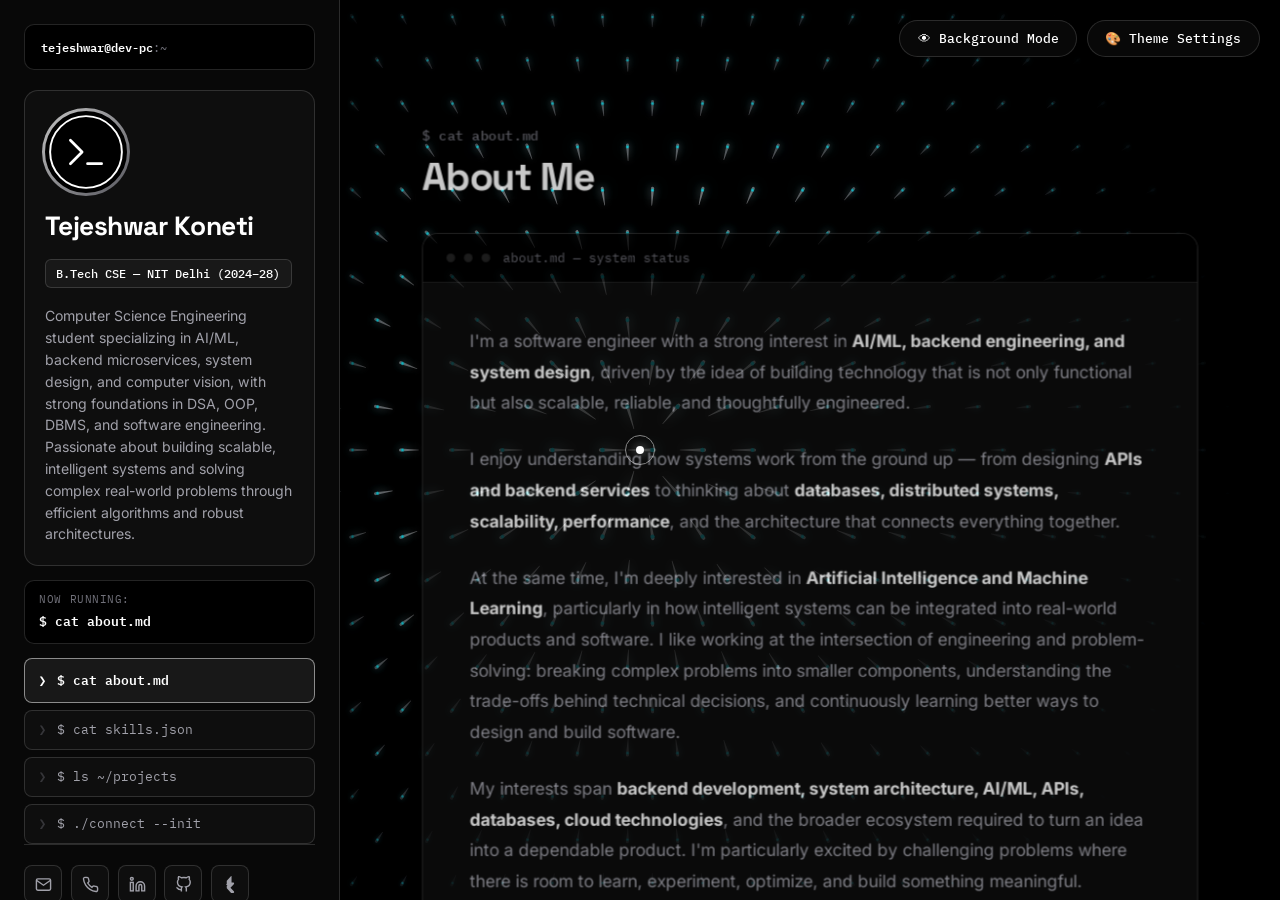
==== index.html @ 54477347 "Add files via upload" ====
<!DOCTYPE html>
<html lang="en">
<head>
  <meta charset="UTF-8">
  <meta name="viewport" content="width=device-width, initial-scale=1.0">
  <title>Tejeshwar Koneti — Computer Science Portfolio</title>
  <meta name="description" content="Personal portfolio of Tejeshwar Koneti, Computer Science Engineering student at NIT Delhi (2024–2028), specializing in AI/ML, Backend Engineering, System Design, and Computer Vision.">
  <link rel="stylesheet" href="styles.css">
</head>
<body data-theme="blackout">

  <!-- Background Vector Canvas Matrix -->
  <canvas id="clock-canvas"></canvas>

  <!-- Top Right Controls Bar -->
  <div class="quick-view-toggle">
    <button id="btn-toggle-portfolio" class="nav-btn" data-cursor-text="Toggle UI">
      <span id="portfolio-view-icon">👁</span>
      <span id="portfolio-view-text">Background Mode</span>
    </button>
    <div class="theme-dropdown-wrapper">
      <button id="btn-theme-settings" class="nav-btn" data-cursor-text="Theme Settings">
        <span>🎨</span>
        <span>Theme Settings</span>
      </button>
      <div id="theme-dropdown" class="theme-dropdown" aria-hidden="true"></div>
    </div>
  </div>

  <!-- Main Split-Screen Portfolio Overlay -->
  <div class="split-portfolio-container" id="portfolio-overlay">
    
    <!-- LEFT PANEL: 3D Reactive Sidebar Cards (340px Wide) -->
    <aside class="portfolio-left-panel">
      
      <!-- Block 1: Terminal Header Card -->
      <div class="terminal-panel-header tilt-block">
        <span class="window-path"><span class="path-host">tejeshwar@dev-pc</span>:~</span>
      </div>

      <!-- Block 2: Main Profile Card -->
      <div class="profile-card tilt-block">
        <div class="avatar-wrapper">
          <div class="avatar-ring"></div>
          <div class="avatar-content">
            <svg class="avatar-svg" viewBox="0 0 100 100" fill="none">
              <circle cx="50" cy="50" r="46" stroke="currentColor" stroke-width="2.5" class="avatar-path" />
              <path d="M30 65 L45 50 L30 35" stroke="currentColor" stroke-width="3.5" stroke-linecap="round" stroke-linejoin="round" class="avatar-path"/>
              <path d="M52 65 H70" stroke="currentColor" stroke-width="3.5" stroke-linecap="round" class="avatar-path"/>
            </svg>
          </div>
        </div>

        <h1 class="profile-name">Tejeshwar Koneti</h1>
        <div class="profile-role">
          <span class="role-badge">B.Tech CSE — NIT Delhi (2024–28)</span>
        </div>

        <p class="profile-bio">
          Computer Science Engineering student specializing in AI/ML, backend microservices, system design, and computer vision, with strong foundations in DSA, OOP, DBMS, and software engineering. Passionate about building scalable, intelligent systems and solving complex real-world problems through efficient algorithms and robust architectures.
        </p>
      </div>

      <!-- Block 3: Live Status Card -->
      <div class="status-indicator-box tilt-block">
        <span class="status-prefix">now running:</span>
        <span class="status-cmd" id="now-running-cmd">$ cat about.md</span>
      </div>

      <!-- Block 4: CLI Navigation Menu Cards -->
      <nav class="cli-nav-menu">
        <a href="#about" class="cli-nav-item tilt-block active" data-section="about">
          <span class="cli-arrow">❯</span>
          <span class="cli-cmd">$ cat about.md</span>
        </a>
        <a href="#skills" class="cli-nav-item tilt-block" data-section="skills">
          <span class="cli-arrow">❯</span>
          <span class="cli-cmd">$ cat skills.json</span>
        </a>
        <a href="#projects" class="cli-nav-item tilt-block" data-section="projects">
          <span class="cli-arrow">❯</span>
          <span class="cli-cmd">$ ls ~/projects</span>
        </a>
        <a href="#contact" class="cli-nav-item tilt-block" data-section="contact">
          <span class="cli-arrow">❯</span>
          <span class="cli-cmd">$ ./connect --init</span>
        </a>
      </nav>

      <!-- Pinned Contact Links -->
      <div class="pinned-socials">
        <a href="mailto:Tejeshwar3510@gmail.com" class="social-icon-btn tilt-block" title="Email" target="_blank" rel="noopener">
          <svg viewBox="0 0 24 24" fill="none" stroke="currentColor" stroke-width="2"><path d="M4 4h16c1.1 0 2 .9 2 2v12c0 1.1-.9 2-2 2H4c-1.1 0-2-.9-2-2V6c0-1.1.9-2 2-2z"/><path d="M22 6l-10 7L2 6"/></svg>
        </a>
        <a href="tel:+918179459883" class="social-icon-btn tilt-block" title="Phone" target="_blank" rel="noopener">
          <svg viewBox="0 0 24 24" fill="none" stroke="currentColor" stroke-width="2"><path d="M22 16.92v3a2 2 0 0 1-2.18 2 19.79 19.79 0 0 1-8.63-3.07 19.5 19.5 0 0 1-6-6 19.79 19.79 0 0 1-3.07-8.67A2 2 0 0 1 4.11 2h3a2 2 0 0 1 2 1.72 12.84 12.84 0 0 0 .7 2.81 2 2 0 0 1-.45 2.11L8.09 9.91a16 16 0 0 0 6 6l1.27-1.27a2 2 0 0 1 2.11-.45 12.84 12.84 0 0 0 2.81.7A2 2 0 0 1 22 16.92z"/></svg>
        </a>
        <a href="https://www.linkedin.com/in/tejeshwar-koneti16/" class="social-icon-btn tilt-block" title="LinkedIn" target="_blank" rel="noopener">
          <svg viewBox="0 0 24 24" fill="none" stroke="currentColor" stroke-width="2"><path d="M16 8a6 6 0 0 1 6 6v7h-4v-7a2 2 0 0 0-2-2 2 2 0 0 0-2 2v7h-4v-7a6 6 0 0 1 6-6z"/><rect x="2" y="9" width="4" height="12"/><circle cx="4" cy="4" r="2"/></svg>
        </a>
        <a href="https://github.com/Tejeshwar2006" class="social-icon-btn tilt-block" title="GitHub" target="_blank" rel="noopener">
          <svg viewBox="0 0 24 24" fill="none" stroke="currentColor" stroke-width="2"><path d="M9 19c-5 1.5-5-2.5-7-3m14 6v-3.87a3.37 3.37 0 0 0-.94-2.61c3.14-.35 6.44-1.54 6.44-7A5.44 5.44 0 0 0 20 4.77 5.07 5.07 0 0 0 19.91 1S18.73.65 16 2.48a13.38 13.38 0 0 0-7 0C6.27.65 5.09 1 5.09 1A5.07 5.07 0 0 0 5 4.77a5.44 5.44 0 0 0-1.5 3.78c0 5.42 3.3 6.61 6.44 7A3.37 3.37 0 0 0 9 18.13V22"/></svg>
        </a>
        <a href="https://leetcode.com/u/Tejeshwar_Koneti" class="social-icon-btn tilt-block" title="LeetCode" target="_blank" rel="noopener">
          <svg viewBox="0 0 24 24" fill="currentColor"><path d="M13.483 0a1.374 1.374 0 0 0-.961.438L7.116 6.226a1.374 1.374 0 0 0-.416.946V16.8a1.374 1.374 0 0 0 .416.947l5.406 5.788c.25.268.598.416.961.416h2.247c.759 0 1.374-.615 1.374-1.374 0-.363-.148-.711-.416-.961l-4.707-5.04 4.707-5.04c.268-.25.416-.598.416-.961 0-.759-.615-1.374-1.374-1.374h-2.247zm-4.32 8.358L5.787 12l3.376 3.642 1.488-1.593L8.96 12l1.691-2.049z"/></svg>
        </a>
      </div>
    </aside>

    <!-- RIGHT PANEL: Enlarged Scroll Feed -->
    <main class="portfolio-right-panel" id="scroll-main">
      
      <!-- SECTION 1: ABOUT ME -->
      <section class="content-section" id="about" data-command="$ cat about.md">
        <div class="section-eyebrow">$ cat about.md</div>
        <h2 class="section-title">About Me</h2>
        
        <div class="terminal-card about-card-large tilt-block">
          <div class="terminal-card-header">
            <span class="term-dot"></span><span class="term-dot"></span><span class="term-dot"></span>
            <span class="term-filename">about.md — system status</span>
          </div>
          <div class="terminal-card-body">
            <p class="term-text">
              I'm a software engineer with a strong interest in <strong>AI/ML, backend engineering, and system design</strong>, driven by the idea of building technology that is not only functional but also scalable, reliable, and thoughtfully engineered.
            </p>
            <p class="term-text">
              I enjoy understanding how systems work from the ground up — from designing <strong>APIs and backend services</strong> to thinking about <strong>databases, distributed systems, scalability, performance</strong>, and the architecture that connects everything together.
            </p>
            <p class="term-text">
              At the same time, I'm deeply interested in <strong>Artificial Intelligence and Machine Learning</strong>, particularly in how intelligent systems can be integrated into real-world products and software. I like working at the intersection of engineering and problem-solving: breaking complex problems into smaller components, understanding the trade-offs behind technical decisions, and continuously learning better ways to design and build software.
            </p>
            <p class="term-text">
              My interests span <strong>backend development, system architecture, AI/ML, APIs, databases, cloud technologies</strong>, and the broader ecosystem required to turn an idea into a dependable product. I'm particularly excited by challenging problems where there is room to learn, experiment, optimize, and build something meaningful.
            </p>

            <!-- Fastfetch Terminal Output Card -->
            <div class="neofetch-box tilt-block">
              <div class="neofetch-logo">
                <pre id="ascii-donut" aria-label="Spinning donut animation"></pre>
              </div>
              <div class="neofetch-info">
                <div class="neofetch-row"><span class="neofetch-key">USER</span><span class="neofetch-val">tejeshwar @ workstation</span></div>
                <div class="neofetch-row"><span class="neofetch-key">DEGREE</span><span class="neofetch-val">B.Tech CSE — NIT Delhi (2024–2028)</span></div>
                <div class="neofetch-row"><span class="neofetch-key">SPECIALIZATION</span><span class="neofetch-val">AI/ML, Backend Engineering, System Design, CV</span></div>
                <div class="neofetch-row"><span class="neofetch-key">STACK</span><span class="neofetch-val">Python, C++, OpenCV, SQL, Pandas, NumPy, PHP</span></div>
                <div class="neofetch-row"><span class="neofetch-key">SHELL</span><span class="neofetch-val">zsh 5.9 / bash</span></div>
              </div>
            </div>
          </div>
        </div>
      </section>

      <!-- SECTION 2: TECH STACK & SKILLS -->
      <section class="content-section" id="skills" data-command="$ cat skills.json">
        <div class="section-eyebrow">$ cat skills.json</div>
        <h2 class="section-title">Tech Stack & Skills</h2>

        <div class="skills-category-grid">
          <div class="skill-card tilt-block">
            <div class="skill-category-title"><span class="code-symbol">/</span> Languages</div>
            <div class="skill-chips">
              <span class="chip">Python</span>
              <span class="chip">C</span>
              <span class="chip">C++</span>
              <span class="chip">SQL</span>
            </div>
          </div>

          <div class="skill-card tilt-block">
            <div class="skill-category-title"><span class="code-symbol">/</span> AI/ML & Data Engineering</div>
            <div class="skill-chips">
              <span class="chip">Pandas</span>
              <span class="chip">NumPy</span>
              <span class="chip">Data Pipelines</span>
              <span class="chip">Feature Processing</span>
            </div>
          </div>

          <div class="skill-card tilt-block">
            <div class="skill-category-title"><span class="code-symbol">/</span> Computer Vision & Real-Time AI</div>
            <div class="skill-chips">
              <span class="chip">OpenCV</span>
              <span class="chip">MediaPipe</span>
              <span class="chip">Gesture Recognition</span>
              <span class="chip">Real-Time Image Processing</span>
            </div>
          </div>

          <div class="skill-card tilt-block">
            <div class="skill-category-title"><span class="code-symbol">/</span> Backend & Databases</div>
            <div class="skill-chips">
              <span class="chip">MySQL</span>
              <span class="chip">SQL Optimization</span>
              <span class="chip">PHP</span>
              <span class="chip">HTML5 / CSS3</span>
            </div>
          </div>

          <div class="skill-card tilt-block">
            <div class="skill-category-title"><span class="code-symbol">/</span> System Design & Tools</div>
            <div class="skill-chips">
              <span class="chip">Git / GitHub</span>
              <span class="chip">Streamlit</span>
              <span class="chip">XAMPP</span>
              <span class="chip">MySQL Workbench</span>
              <span class="chip">VS Code</span>
              <span class="chip">Bash Terminal</span>
            </div>
          </div>

          <div class="skill-card tilt-block">
            <div class="skill-category-title"><span class="code-symbol">/</span> Core CS Fundamentals</div>
            <div class="skill-chips">
              <span class="chip">DSA</span>
              <span class="chip">OOPs</span>
              <span class="chip">Operating Systems</span>
              <span class="chip">Algorithm Design</span>
            </div>
          </div>
        </div>
      </section>

      <!-- SECTION 3: PROJECTS -->
      <section class="content-section" id="projects" data-command="$ ls ~/projects">
        <div class="section-eyebrow">$ ls ~/projects</div>
        <h2 class="section-title">Projects</h2>

        <div class="projects-stack">
          <!-- Project 1: Portfolio -->
          <article class="project-card tilt-block">
            <div class="project-header">
              <h3 class="project-name">Portfolio</h3>
              <a href="https://github.com/Tejeshwar2006/portfolio" target="_blank" rel="noopener" class="project-link">
                <span>GitHub Repo</span>
                <svg viewBox="0 0 24 24" fill="none" stroke="currentColor" stroke-width="2"><path d="M18 13v6a2 2 0 0 1-2 2H5a2 2 0 0 1-2-2V8a2 2 0 0 1 2-2h6"/><polyline points="15 3 21 3 21 9"/><line x1="10" y1="14" x2="21" y2="3"/></svg>
              </a>
            </div>
            <p class="project-desc">Personal developer portfolio website showcasing engineering projects, technical skill stack, systems experience, and direct contact channels.</p>
            <div class="project-tags">
              <span class="tag">JavaScript</span>
              <span class="tag">HTML5</span>
              <span class="tag">CSS3</span>
              <span class="tag">Web Engineering</span>
            </div>
          </article>

          <!-- Project 2 -->
          <article class="project-card tilt-block">
            <div class="project-header">
              <h3 class="project-name">Infinix GT Book Control Centre</h3>
              <a href="https://github.com/Tejeshwar2006/infinix-gtbook-control-centre-linux-version" target="_blank" rel="noopener" class="project-link">
                <span>GitHub Repo</span>
                <svg viewBox="0 0 24 24" fill="none" stroke="currentColor" stroke-width="2"><path d="M18 13v6a2 2 0 0 1-2 2H5a2 2 0 0 1-2-2V8a2 2 0 0 1 2-2h6"/><polyline points="15 3 21 3 21 9"/><line x1="10" y1="14" x2="21" y2="3"/></svg>
              </a>
            </div>
            <p class="project-desc">Reverse-engineered laptop hardware control center utility. Built with Python and Textual TUI to control hardware performance modes and fan profiles.</p>
            <div class="project-tags">
              <span class="tag">Python</span>
              <span class="tag">Textual TUI</span>
              <span class="tag">Systems Architecture</span>
              <span class="tag">Hardware Control</span>
            </div>
          </article>

          <!-- Project 3 -->
          <article class="project-card tilt-block">
            <div class="project-header">
              <h3 class="project-name">H.A.N.D – Human Actuated Nimble Motion Device</h3>
              <a href="https://github.com/Tejeshwar2006/H.A.N.D-HUMAN-ACTUATED-NIMBLE-MOTION-DEVICE" target="_blank" rel="noopener" class="project-link">
                <span>GitHub Repo</span>
                <svg viewBox="0 0 24 24" fill="none" stroke="currentColor" stroke-width="2"><path d="M18 13v6a2 2 0 0 1-2 2H5a2 2 0 0 1-2-2V8a2 2 0 0 1 2-2h6"/><polyline points="15 3 21 3 21 9"/><line x1="10" y1="14" x2="21" y2="3"/></svg>
              </a>
            </div>
            <p class="project-desc">Real-time gesture-controlled robotic hand achieving ~95% finger detection accuracy with &lt;120ms latency using MediaPipe and OpenCV. Integrates Arduino Uno, HC-05 Bluetooth module, and servo actuation.</p>
            <div class="project-tags">
              <span class="tag">Python</span>
              <span class="tag">OpenCV</span>
              <span class="tag">MediaPipe</span>
              <span class="tag">Arduino</span>
              <span class="tag">Bluetooth HC-05</span>
            </div>
          </article>

          <!-- Project 4 -->
          <article class="project-card tilt-block">
            <div class="project-header">
              <h3 class="project-name">Episteme – Extractive Data Summarization Engine</h3>
              <a href="https://github.com/Tejeshwar2006/EPISTEME-NLP-BASED-TEXT-SUMMARIZATION-SYSTEM" target="_blank" rel="noopener" class="project-link">
                <span>GitHub Repo</span>
                <svg viewBox="0 0 24 24" fill="none" stroke="currentColor" stroke-width="2"><path d="M18 13v6a2 2 0 0 1-2 2H5a2 2 0 0 1-2-2V8a2 2 0 0 1 2-2h6"/><polyline points="15 3 21 3 21 9"/><line x1="10" y1="14" x2="21" y2="3"/></svg>
              </a>
            </div>
            <p class="project-desc">Extractive text processing system utilizing graph-based ranking algorithms (TextRank/PageRank) for key sentence identification with sentence highlighting in a Streamlit web interface.</p>
            <div class="project-tags">
              <span class="tag">Python</span>
              <span class="tag">NLTK</span>
              <span class="tag">TextRank</span>
              <span class="tag">PageRank</span>
              <span class="tag">Streamlit</span>
            </div>
          </article>

          <!-- Project 5 -->
          <article class="project-card tilt-block">
            <div class="project-header">
              <h3 class="project-name">GLOBETREK – Web Travel Platform</h3>
              <a href="https://github.com/Tejeshwar2006/GLOBETREK-WEB-BASED-TRAVEL-PLATFORM" target="_blank" rel="noopener" class="project-link">
                <span>GitHub Repo</span>
                <svg viewBox="0 0 24 24" fill="none" stroke="currentColor" stroke-width="2"><path d="M18 13v6a2 2 0 0 1-2 2H5a2 2 0 0 1-2-2V8a2 2 0 0 1 2-2h6"/><polyline points="15 3 21 3 21 9"/><line x1="10" y1="14" x2="21" y2="3"/></svg>
              </a>
            </div>
            <p class="project-desc">Full-stack web application for user registration, authentication, and travel data management featuring relational database schema optimization and XAMPP backend connectivity.</p>
            <div class="project-tags">
              <span class="tag">PHP</span>
              <span class="tag">MySQL</span>
              <span class="tag">SQL Optimization</span>
              <span class="tag">XAMPP</span>
            </div>
          </article>

          <!-- Project 6 -->
          <article class="project-card tilt-block">
            <div class="project-header">
              <h3 class="project-name">Trading_bot</h3>
              <a href="https://github.com/Tejeshwar2006/Trading_bot" target="_blank" rel="noopener" class="project-link">
                <span>GitHub Repo</span>
                <svg viewBox="0 0 24 24" fill="none" stroke="currentColor" stroke-width="2"><path d="M18 13v6a2 2 0 0 1-2 2H5a2 2 0 0 1-2-2V8a2 2 0 0 1 2-2h6"/><polyline points="15 3 21 3 21 9"/><line x1="10" y1="14" x2="21" y2="3"/></svg>
              </a>
            </div>
            <p class="project-desc">Automated CLI trading bot developed for Binance Futures Testnet with API connectivity, trade execution algorithms, risk controls, and automated strategy logging.</p>
            <div class="project-tags">
              <span class="tag">Python</span>
              <span class="tag">Binance API</span>
              <span class="tag">Futures Trading</span>
              <span class="tag">CLI Engine</span>
            </div>
          </article>
        </div>
      </section>

      <!-- SECTION 4: CONNECT -->
      <section class="content-section" id="contact" data-command="$ ./connect --init">
        <div class="section-eyebrow">$ ./connect --init</div>
        <h2 class="section-title">Connect</h2>

        <div class="terminal-card tilt-block">
          <div class="terminal-card-header">
            <span class="term-dot"></span><span class="term-dot"></span><span class="term-dot"></span>
            <span class="term-filename">connect.sh — active session</span>
          </div>
          <div class="terminal-card-body">
            <div class="contact-rows-grid">
              <div class="contact-kv-row tilt-block">
                <span class="kv-key">EMAIL:</span>
                <a href="mailto:Tejeshwar3510@gmail.com" class="kv-val">Tejeshwar3510@gmail.com</a>
              </div>
              <div class="contact-kv-row tilt-block">
                <span class="kv-key">PHONE:</span>
                <a href="tel:+918179459883" class="kv-val">+91 81794 59883</a>
              </div>
              <div class="contact-kv-row tilt-block">
                <span class="kv-key">LINKEDIN:</span>
                <a href="https://www.linkedin.com/in/tejeshwar-koneti16/" target="_blank" rel="noopener" class="kv-val">linkedin.com/in/tejeshwar-koneti16</a>
              </div>
              <div class="contact-kv-row tilt-block">
                <span class="kv-key">GITHUB:</span>
                <a href="https://github.com/Tejeshwar2006" target="_blank" rel="noopener" class="kv-val">github.com/Tejeshwar2006</a>
              </div>
              <div class="contact-kv-row tilt-block">
                <span class="kv-key">LEETCODE:</span>
                <a href="https://leetcode.com/u/Tejeshwar_Koneti" target="_blank" rel="noopener" class="kv-val">leetcode.com/u/Tejeshwar_Koneti</a>
              </div>
              <div class="contact-kv-row tilt-block">
                <span class="kv-key">LOCATION:</span>
                <span class="kv-val">Delhi, India</span>
              </div>
            </div>
          </div>
        </div>

        <footer class="portfolio-footer">
          <span>© 2026 Tejeshwar Koneti • Built with Vector Matrix Engine & Terminal Architecture</span>
        </footer>
      </section>
    </main>
  </div>

  <!-- Theme Settings Dropdown Panel -->
  <div id="hud-controller" aria-label="Theme Settings Panel">
    <div class="hud-body" id="theme-dropdown-body">
      <!-- Theme Selection -->
      <div class="ctrl-group">
        <label class="ctrl-label">Theme Preset</label>
        <div class="segmented-btns" id="theme-selector">
          <button class="seg-btn active" data-theme="blackout">Blackout</button>
          <button class="seg-btn" data-theme="classic">Classic</button>
          <button class="seg-btn" data-theme="stealth">Stealth</button>
          <button class="seg-btn" data-theme="cyberpunk">Cyber</button>
          <button class="seg-btn" data-theme="gold">Gold</button>
          <button class="seg-btn" data-theme="glass">Glass</button>
        </div>
      </div>

      <!-- Hand Style -->
      <div class="ctrl-group">
        <label class="ctrl-label">Hand Style</label>
        <div class="segmented-btns" id="hand-style-selector">
          <button class="seg-btn active" data-style="needle">Needle</button>
          <button class="seg-btn" data-style="dual">Dual</button>
          <button class="seg-btn" data-style="tapered">Arrow</button>
          <button class="seg-btn" data-style="laser">Laser</button>
        </div>
      </div>

      <!-- Lattice Structure / Layout -->
      <div class="ctrl-group">
        <label class="ctrl-label">Lattice Structure</label>
        <div class="segmented-btns" id="layout-selector">
          <button class="seg-btn active" data-layout="honeycomb">Honeycomb ⬡</button>
          <button class="seg-btn" data-layout="square">Square ⊞</button>
        </div>
      </div>

      <!-- Clock Size Slider -->
      <div class="ctrl-group">
        <div class="ctrl-label">
          <span>Clock Size</span>
          <span class="ctrl-val" id="val-radius">20px</span>
        </div>
        <input type="range" id="slider-radius" min="14" max="48" value="20" step="2">
      </div>

      <!-- Clock Gap Slider -->
      <div class="ctrl-group">
        <div class="ctrl-label">
          <span>Grid Gap</span>
          <span class="ctrl-val" id="val-gap">10px</span>
        </div>
        <input type="range" id="slider-gap" min="1" max="16" value="10" step="1">
      </div>

      <!-- Tracking Fluidity Slider -->
      <div class="ctrl-group">
        <div class="ctrl-label">
          <span>Tracking Fluidity</span>
          <span class="ctrl-val" id="val-smoothing">80%</span>
        </div>
        <input type="range" id="slider-smoothing" min="0.05" max="1" value="0.8" step="0.05">
      </div>

      <!-- Hand Thickness Slider -->
      <div class="ctrl-group">
        <div class="ctrl-label">
          <span>Hand Thickness</span>
          <span class="ctrl-val" id="val-thickness">1.2px</span>
        </div>
        <input type="range" id="slider-thickness" min="0.8" max="5" value="1.2" step="0.2">
      </div>

      <!-- Distance Scaling Radius Slider -->
      <div class="ctrl-group">
        <div class="ctrl-label">
          <span>Distance Scaling Radius</span>
          <span class="ctrl-val" id="val-falloff">600px</span>
        </div>
        <input type="range" id="slider-falloff" min="150" max="900" value="600" step="25">
      </div>

      <!-- Distance Length Scaling Toggle -->
      <div class="ctrl-group">
        <div class="toggle-row">
          <span>Dynamic Distance Scaling</span>
          <label class="switch">
            <input type="checkbox" id="toggle-distance-scaling" checked>
            <span class="slider-toggle"></span>
          </label>
        </div>
      </div>
    </div>
  </div>

  <!-- Scripts -->
  <script type="module" src="main.js"></script>
</body>
</html>
---- styles.css ----
/* ==========================================================================
   Tejeshwar Koneti — Expansive Full-Width Developer Portfolio
   ========================================================================== */

@import url('https://fonts.googleapis.com/css2?family=IBM+Plex+Mono:ital,wght@0,300;0,400;0,500;0,600;0,700;1,400&family=Inter:wght@300;400;500;600;700&family=Space+Grotesk:wght@400;500;600;700&display=swap');

/* Default Blackout Monochrome Theme */
:root, [data-theme="blackout"] {
  --font-heading: 'Space Grotesk', -apple-system, BlinkMacSystemFont, sans-serif;
  --font-body: 'Inter', -apple-system, BlinkMacSystemFont, sans-serif;
  --font-mono: 'IBM Plex Mono', monospace;

  --bg-dark: #000000;
  --panel-bg: #080808;
  --card-bg: #0e0e0e;
  --card-hover-bg: #181818;
  --panel-border: rgba(255, 255, 255, 0.14);
  --panel-border-hover: rgba(255, 255, 255, 0.5);
  --text-main: #ffffff;
  --text-muted: #a1a1aa;
  --text-dim: #71717a;

  --bg-color: #000000;
  --hud-bg: #0a0a0a;
  --hud-border: rgba(255, 255, 255, 0.14);
  --hud-text: #ffffff;
  --pill-bg: #1c1c1c;
  --pill-active: #ffffff;
  --pill-active-text: #000000;
}

/* Classic Light Theme */
[data-theme="classic"] {
  --bg-dark: #f8fafc;
  --panel-bg: #ffffff;
  --card-bg: #f1f5f9;
  --card-hover-bg: #e2e8f0;
  --panel-border: rgba(0, 0, 0, 0.15);
  --panel-border-hover: rgba(0, 0, 0, 0.5);
  --text-main: #0f172a;
  --text-muted: #334155;
  --text-dim: #64748b;

  --bg-color: #ffffff;
  --hud-bg: #ffffff;
  --hud-border: rgba(0, 0, 0, 0.15);
  --hud-text: #0f172a;
  --pill-bg: #e2e8f0;
  --pill-active: #0f172a;
  --pill-active-text: #ffffff;
}

/* Cyberpunk Neon Theme */
[data-theme="cyberpunk"] {
  --bg-dark: #05050d;
  --panel-bg: #0a0a18;
  --card-bg: #101026;
  --card-hover-bg: #18183c;
  --panel-border: rgba(0, 240, 255, 0.3);
  --panel-border-hover: #ff0055;
  --text-main: #00f0ff;
  --text-muted: #cbd5e1;
  --text-dim: #ff0055;

  --bg-color: #05050d;
  --hud-bg: #0a0a18;
  --hud-border: rgba(0, 240, 255, 0.3);
  --hud-text: #00f0ff;
  --pill-bg: #18183c;
  --pill-active: #00f0ff;
  --pill-active-text: #05050d;
}

/* Gold Luxury Dark Theme */
[data-theme="gold"] {
  --bg-dark: #090805;
  --panel-bg: #12100a;
  --card-bg: #1a170e;
  --card-hover-bg: #282214;
  --panel-border: rgba(234, 179, 8, 0.3);
  --panel-border-hover: #fbbf24;
  --text-main: #fbbf24;
  --text-muted: #fef08a;
  --text-dim: #ca8a04;

  --bg-color: #090805;
  --hud-bg: #12100a;
  --hud-border: rgba(234, 179, 8, 0.3);
  --hud-text: #fbbf24;
  --pill-bg: #282214;
  --pill-active: #fbbf24;
  --pill-active-text: #090805;
}

/* Stealth Charcoal Theme */
[data-theme="stealth"] {
  --bg-dark: #0f1115;
  --panel-bg: #161920;
  --card-bg: #1f232d;
  --card-hover-bg: #292e3b;
  --panel-border: rgba(255, 255, 255, 0.14);
  --panel-border-hover: rgba(255, 255, 255, 0.5);
  --text-main: #f1f5f9;
  --text-muted: #94a3b8;
  --text-dim: #64748b;

  --bg-color: #0f1115;
  --hud-bg: #161920;
  --hud-border: rgba(255, 255, 255, 0.14);
  --hud-text: #f1f5f9;
  --pill-bg: #292e3b;
  --pill-active: #f1f5f9;
  --pill-active-text: #0f1115;
}

/* Ice Glass Blue Theme */
[data-theme="glass"] {
  --bg-dark: #040d1a;
  --panel-bg: #08172c;
  --card-bg: #0d223f;
  --card-hover-bg: #143056;
  --panel-border: rgba(56, 189, 248, 0.3);
  --panel-border-hover: #38bdf8;
  --text-main: #e0f2fe;
  --text-muted: #93c5fd;
  --text-dim: #38bdf8;

  --bg-color: #040d1a;
  --hud-bg: #08172c;
  --hud-border: rgba(56, 189, 248, 0.3);
  --hud-text: #e0f2fe;
  --pill-bg: #143056;
  --pill-active: #38bdf8;
  --pill-active-text: #040d1a;
}

/* Reset & Base */
*, *::before, *::after {
  box-sizing: border-box;
  margin: 0;
  padding: 0;
}

html {
  font-size: 16px;
  background-color: var(--bg-dark);
  color: var(--text-main);
  font-family: var(--font-body);
  -webkit-font-smoothing: antialiased;
  -moz-osx-font-smoothing: grayscale;
  text-rendering: optimizeLegibility;
  transition: background-color 0.3s ease, color 0.3s ease;
}

body {
  width: 100vw;
  height: 100vh;
  overflow: hidden;
  background-color: var(--bg-dark);
  color: var(--text-main);
  cursor: default;
  transition: background-color 0.3s ease;
}

/* Canvas Background */
#clock-canvas {
  position: fixed;
  top: 0;
  left: 0;
  width: 100vw;
  height: 100vh;
  z-index: 1;
  pointer-events: auto;
  user-select: none;
}

/* Top Right Action Button */
.quick-view-toggle {
  position: fixed;
  top: 1.25rem;
  right: 1.25rem;
  z-index: 200;
  display: flex;
  align-items: center;
  gap: 0.6rem;
}

.theme-dropdown-wrapper {
  position: relative;
}

.theme-dropdown {
  display: none;
  position: absolute;
  top: calc(100% + 0.6rem);
  right: 0;
  width: 320px;
  background: var(--hud-bg);
  border: 1px solid var(--hud-border);
  border-radius: 14px;
  padding: 1.2rem 1.4rem;
  z-index: 300;
  box-shadow: 0 12px 40px rgba(0, 0, 0, 0.5);
  backdrop-filter: blur(12px);
  -webkit-backdrop-filter: blur(12px);
  animation: dropdownIn 0.2s ease;
}

.theme-dropdown.open {
  display: block;
}

@keyframes dropdownIn {
  from { opacity: 0; transform: translateY(-8px); }
  to   { opacity: 1; transform: translateY(0); }
}

/* Hide the old HUD controller container entirely */
#hud-controller {
  display: none;
}

.nav-btn {
  display: inline-flex;
  align-items: center;
  gap: 0.5rem;
  padding: 0.55rem 1.1rem;
  border-radius: 9999px;
  background: var(--panel-bg);
  border: 1px solid var(--panel-border);
  color: var(--text-main);
  font-family: var(--font-mono);
  font-size: 0.8rem;
  font-weight: 500;
  cursor: pointer;
  transition: all 0.25s ease;
}

.nav-btn:hover {
  border-color: var(--text-main);
  box-shadow: 0 0 20px rgba(255, 255, 255, 0.2);
}

/* Split Screen Layout Container */
.split-portfolio-container {
  position: fixed;
  top: 0;
  left: 0;
  width: 100vw;
  height: 100vh;
  z-index: 10;
  display: flex;
  background: transparent;
  pointer-events: none;
  transition: opacity 0.4s ease, visibility 0.4s ease;
}

.split-portfolio-container.hidden {
  opacity: 0;
  visibility: hidden;
  pointer-events: none;
}

/* ==========================================================================
   LEFT PANEL (Solid Opaque 340px Sidebar with 3D Reactive Cards)
   ========================================================================== */
.portfolio-left-panel {
  width: 340px;
  min-width: 340px;
  height: 100vh;
  background: var(--panel-bg);
  border-right: 1px solid var(--panel-border);
  display: flex;
  flex-direction: column;
  padding: 1.5rem;
  pointer-events: auto;
  overflow-y: auto;
  box-shadow: 15px 0 40px rgba(0, 0, 0, 0.8);
  perspective: 1000px;
  transition: background-color 0.3s ease, border-color 0.3s ease;
}

/* Generic 3D Tilt Card Block */
.tilt-block {
  transform-style: preserve-3d;
  transition: transform 0.15s ease-out, border-color 0.25s ease, box-shadow 0.25s ease, background 0.25s ease;
  will-change: transform;
}

.tilt-block:hover {
  border-color: var(--panel-border-hover) !important;
  box-shadow: 0 16px 35px rgba(0, 0, 0, 0.6);
}

/* Terminal Header Bar Block */
.terminal-panel-header {
  display: flex;
  align-items: center;
  justify-content: space-between;
  padding: 0.75rem 1rem;
  background: var(--bg-dark);
  border: 1px solid var(--panel-border);
  border-radius: 10px;
  margin-bottom: 1.25rem;
}

.window-path {
  font-family: var(--font-mono);
  font-size: 0.78rem;
  color: var(--text-dim);
}

.path-host {
  color: var(--text-main);
  font-weight: 600;
}

/* Profile Card Box */
.profile-card {
  display: flex;
  flex-direction: column;
  gap: 1.1rem;
  background: var(--card-bg);
  border: 1px solid var(--panel-border);
  border-radius: 14px;
  padding: 1.25rem;
}

.avatar-wrapper {
  position: relative;
  width: 82px;
  height: 82px;
}

.avatar-ring {
  position: absolute;
  top: -3px;
  left: -3px;
  width: 88px;
  height: 88px;
  border-radius: 50%;
  background: linear-gradient(135deg, var(--text-main), var(--text-dim));
  opacity: 0.75;
}

.avatar-content {
  position: relative;
  width: 82px;
  height: 82px;
  border-radius: 50%;
  background: var(--bg-dark);
  overflow: hidden;
  display: flex;
  align-items: center;
  justify-content: center;
  border: 2px solid var(--bg-dark);
  z-index: 2;
}

.avatar-svg {
  width: 100%;
  height: 100%;
}

.avatar-path {
  stroke: var(--text-main);
}

.profile-name {
  font-family: var(--font-heading);
  font-size: 1.65rem;
  font-weight: 700;
  color: var(--text-main);
  line-height: 1.15;
  letter-spacing: -0.02em;
}

.role-badge {
  display: inline-flex;
  align-items: center;
  font-family: var(--font-mono);
  font-size: 0.78rem;
  font-weight: 500;
  color: var(--text-main);
  background: var(--card-hover-bg);
  border: 1px solid var(--panel-border);
  padding: 0.35rem 0.65rem;
  border-radius: 6px;
}

.profile-bio {
  font-size: 0.88rem;
  color: var(--text-muted);
  line-height: 1.55;
}

/* Status Bar Box Block */
.status-indicator-box {
  background: var(--bg-dark);
  border: 1px solid var(--panel-border);
  border-radius: 10px;
  padding: 0.7rem 0.9rem;
  font-family: var(--font-mono);
  font-size: 0.8rem;
  display: flex;
  flex-direction: column;
  gap: 0.25rem;
  margin-top: 0.85rem;
}

.status-prefix {
  color: var(--text-dim);
  font-size: 0.68rem;
  text-transform: uppercase;
  letter-spacing: 0.05em;
}

.status-cmd {
  color: var(--text-main);
  font-weight: 600;
}

/* CLI Menu Links Block */
.cli-nav-menu {
  display: flex;
  flex-direction: column;
  gap: 0.45rem;
  margin-top: 0.85rem;
}

.cli-nav-item {
  display: flex;
  align-items: center;
  gap: 0.65rem;
  padding: 0.65rem 0.85rem;
  border-radius: 8px;
  background: var(--card-bg);
  color: var(--text-muted);
  text-decoration: none;
  font-family: var(--font-mono);
  font-size: 0.82rem;
  border: 1px solid var(--panel-border);
}

.cli-arrow {
  color: var(--text-dim);
  opacity: 0.4;
  transition: transform 0.2s ease, opacity 0.2s ease;
}

.cli-nav-item:hover {
  background: var(--card-hover-bg);
  color: var(--text-main);
}

.cli-nav-item:hover .cli-arrow {
  opacity: 1;
  transform: translateX(3px);
}

.cli-nav-item.active {
  background: var(--card-hover-bg);
  border-color: var(--panel-border-hover);
  color: var(--text-main);
  font-weight: 600;
}

.cli-nav-item.active .cli-arrow {
  color: var(--text-main);
  opacity: 1;
}

/* Pinned Social Links */
.pinned-socials {
  margin-top: auto;
  padding-top: 1.25rem;
  border-top: 1px solid var(--panel-border);
  display: flex;
  gap: 0.55rem;
  flex-wrap: wrap;
}

.social-icon-btn {
  display: inline-flex;
  align-items: center;
  justify-content: center;
  width: 38px;
  height: 38px;
  border-radius: 8px;
  background: var(--card-bg);
  border: 1px solid var(--panel-border);
  color: var(--text-muted);
  transition: all 0.2s ease;
}

.social-icon-btn svg {
  width: 17px;
  height: 17px;
}

.social-icon-btn:hover {
  background: var(--text-main);
  border-color: var(--text-main);
  color: var(--bg-dark);
  transform: translateY(-2px);
}

/* ==========================================================================
   RIGHT PANEL (Expansive Full-Width 1280px Feed — No Empty Space)
   ========================================================================== */
.portfolio-right-panel {
  flex: 1;
  height: 100vh;
  overflow-y: auto;
  scroll-behavior: smooth;
  pointer-events: auto;
  padding: 3.5rem 3rem;
  perspective: 1200px;
}

/* Scroll-Linked Reveal Content Section (Expanded Width) */
.content-section {
  min-height: 85vh;
  display: flex;
  flex-direction: column;
  justify-content: center;
  padding: 3rem 1.5rem;
  max-width: 1280px; /* Expansive Full-Width Size */
  width: 100%;
  margin: 0 auto 4rem auto;
  
  /* Scroll-Linked Reveal Base */
  opacity: 0.15;
  transform: translate3d(0, 28px, 0) scale(0.92);
  transform-origin: center center;
  will-change: opacity, transform;
  transition: opacity 0.12s linear, transform 0.12s linear;

  /* Razor-sharp font rendering */
  -webkit-font-smoothing: antialiased;
  -moz-osx-font-smoothing: grayscale;
  text-rendering: optimizeLegibility;
}

.section-eyebrow {
  font-family: var(--font-mono);
  font-size: 0.85rem;
  font-weight: 500;
  color: var(--text-dim);
  margin-bottom: 0.5rem;
  letter-spacing: 0.04em;
}

.section-title {
  font-family: var(--font-heading);
  font-size: 2.5rem;
  font-weight: 700;
  color: var(--text-main);
  margin-bottom: 2rem;
  letter-spacing: -0.03em;
}

/* Terminal Cards (Expansive Full-Width) */
.terminal-card {
  width: 100%;
  background: var(--card-bg);
  border: 1px solid var(--panel-border);
  border-radius: 16px;
  overflow: hidden;
  box-shadow: 0 20px 50px rgba(0, 0, 0, 0.8);
}

.terminal-card:hover {
  border-color: var(--panel-border-hover);
}

.terminal-card-header {
  display: flex;
  align-items: center;
  gap: 0.55rem;
  padding: 1rem 1.5rem;
  background: var(--bg-dark);
  border-bottom: 1px solid var(--panel-border);
}

.term-dot {
  width: 9px;
  height: 9px;
  border-radius: 50%;
  background: var(--panel-border);
}

.term-filename {
  font-family: var(--font-mono);
  font-size: 0.82rem;
  color: var(--text-dim);
  margin-left: 0.3rem;
}

.terminal-card-body {
  padding: 2.25rem 2.5rem;
  display: flex;
  flex-direction: column;
  gap: 1.4rem;
}

/* Enlarge About Me Card specifically */
.about-card-large .terminal-card-body {
  padding: 2.75rem 3rem;
  gap: 1.65rem;
}

.about-card-large .term-text {
  font-size: 1.1rem;
  line-height: 1.8;
  color: var(--text-muted);
}

.term-text {
  font-size: 1rem;
  color: var(--text-muted);
  line-height: 1.75;
}

.term-text strong {
  color: var(--text-main);
}

/* Fastfetch Output Box (Expansive) */
.neofetch-box {
  background: var(--bg-dark);
  border: 1px solid var(--panel-border);
  border-radius: 14px;
  padding: 1.4rem 1.6rem;
  font-family: var(--font-mono);
  font-size: 0.88rem;
  line-height: 1.7;
  color: var(--text-muted);
  display: grid;
  grid-template-columns: min-content 1fr;
  gap: 1.5rem;
  align-items: center;
  overflow: hidden;
}

.neofetch-logo {
  font-family: var(--font-mono);
  font-size: 0.8rem;
  line-height: 1.25;
  color: var(--text-main);
  user-select: none;
  overflow: hidden;
  flex-shrink: 0;
}

#ascii-donut {
  font-family: var(--font-mono);
  font-size: 0.65rem;
  line-height: 1.15;
  color: var(--text-main);
  background: transparent;
  border: none;
  margin: 0;
  padding: 0;
  white-space: pre;
  letter-spacing: 0;
  user-select: none;
  transition: color 0.4s ease;
  display: block;
  overflow: hidden;
}

.neofetch-info {
  display: flex;
  flex-direction: column;
  gap: 0.35rem;
}

.neofetch-row {
  display: flex;
  gap: 0.75rem;
}

.neofetch-key {
  color: var(--text-main);
  font-weight: 600;
  min-width: 110px;
}

.neofetch-val {
  color: var(--text-muted);
}

/* Skill Category Grid (Expansive 3-Column Grid) */
.skills-category-grid {
  display: grid;
  grid-template-columns: repeat(auto-fit, minmax(350px, 1fr));
  gap: 1.5rem;
  width: 100%;
}

.skill-card {
  background: var(--card-bg);
  border: 1px solid var(--panel-border);
  border-radius: 14px;
  padding: 1.6rem;
  display: flex;
  flex-direction: column;
  gap: 1rem;
}

.skill-category-title {
  font-family: var(--font-heading);
  font-size: 1.1rem;
  font-weight: 700;
  color: var(--text-main);
  display: flex;
  align-items: center;
  gap: 0.4rem;
}

.code-symbol {
  color: var(--text-muted);
  font-family: var(--font-mono);
}

.skill-chips {
  display: flex;
  flex-wrap: wrap;
  gap: 0.5rem;
}

.chip {
  font-family: var(--font-mono);
  font-size: 0.82rem;
  font-weight: 500;
  padding: 0.38rem 0.75rem;
  border-radius: 7px;
  background: var(--bg-dark);
  border: 1px solid var(--panel-border);
  color: var(--text-main);
}

/* Projects Stack & Cards (Expansive Full Width) */
.projects-stack {
  display: flex;
  flex-direction: column;
  gap: 1.6rem;
  width: 100%;
}

.project-card {
  width: 100%;
  background: var(--card-bg);
  border: 1px solid var(--panel-border);
  border-radius: 16px;
  padding: 2rem 2.5rem;
  display: flex;
  flex-direction: column;
  gap: 1.1rem;
}

.project-header {
  display: flex;
  justify-content: space-between;
  align-items: flex-start;
  gap: 1.25rem;
}

.project-name {
  font-family: var(--font-heading);
  font-size: 1.4rem;
  font-weight: 700;
  color: var(--text-main);
  line-height: 1.3;
}

.project-link {
  display: inline-flex;
  align-items: center;
  gap: 0.45rem;
  font-family: var(--font-mono);
  font-size: 0.82rem;
  color: var(--text-main);
  text-decoration: none;
  padding: 0.38rem 0.75rem;
  border-radius: 7px;
  background: var(--bg-dark);
  border: 1px solid var(--panel-border);
  transition: all 0.2s ease;
  white-space: nowrap;
}

.project-link svg {
  width: 15px;
  height: 15px;
}

.project-link:hover {
  background: var(--text-main);
  color: var(--bg-dark);
}

.project-desc {
  font-size: 0.98rem;
  color: var(--text-muted);
  line-height: 1.65;
}

.project-tags {
  display: flex;
  flex-wrap: wrap;
  gap: 0.48rem;
}

.tag {
  font-family: var(--font-mono);
  font-size: 0.75rem;
  padding: 0.25rem 0.6rem;
  border-radius: 5px;
  background: var(--bg-dark);
  border: 1px solid var(--panel-border);
  color: var(--text-dim);
}

/* Contact KV Grid & Cards (Expansive Grid) */
.contact-rows-grid {
  display: grid;
  grid-template-columns: repeat(auto-fit, minmax(340px, 1fr));
  gap: 1.25rem;
  width: 100%;
}

.contact-kv-row {
  background: var(--bg-dark);
  border: 1px solid var(--panel-border);
  border-radius: 12px;
  padding: 1.1rem 1.35rem;
  display: flex;
  flex-direction: column;
  gap: 0.3rem;
}

.kv-key {
  font-family: var(--font-mono);
  font-size: 0.74rem;
  color: var(--text-dim);
  text-transform: uppercase;
  letter-spacing: 0.05em;
}

.kv-val {
  font-family: var(--font-mono);
  font-size: 0.9rem;
  color: var(--text-main);
  text-decoration: none;
  word-break: break-all;
  transition: color 0.2s ease;
}

a.kv-val:hover {
  color: var(--text-main);
  text-decoration: underline;
}

.portfolio-footer {
  margin-top: 3rem;
  text-align: center;
  font-size: 0.82rem;
  color: var(--text-dim);
  padding: 1.5rem 0;
  border-top: 1px solid var(--panel-border);
  font-family: var(--font-mono);
}

/* ==========================================================================
   HUD Customizer Toolbar Panel
   ========================================================================== */
#hud-controller {
  position: fixed;
  bottom: 1.5rem;
  right: 1.5rem;
  z-index: 200;
  background: var(--hud-bg);
  border: 1px solid var(--hud-border);
  border-radius: 14px;
  box-shadow: 0 25px 60px -15px rgba(0, 0, 0, 0.8);
  color: var(--hud-text);
  width: 300px;
  max-width: calc(100vw - 3rem);
  transition: all 0.35s ease;
  pointer-events: auto;
}

#hud-controller.collapsed .hud-body {
  display: none;
}

.hud-header {
  display: flex;
  justify-content: space-between;
  align-items: center;
  padding: 0.8rem 1rem;
  border-bottom: 1px solid var(--hud-border);
  cursor: pointer;
}

.hud-title {
  display: flex;
  align-items: center;
  gap: 0.5rem;
  font-family: var(--font-heading);
  font-size: 0.88rem;
  font-weight: 700;
}

.hud-toggle-btn {
  background: var(--pill-bg);
  border: none;
  color: var(--hud-text);
  cursor: pointer;
  width: 24px;
  height: 24px;
  border-radius: 50%;
  transition: transform 0.3s ease;
}

#hud-controller.collapsed .hud-toggle-btn {
  transform: rotate(180deg);
}

.hud-body {
  padding: 1rem;
  display: flex;
  flex-direction: column;
  gap: 0.85rem;
  max-height: 65vh;
  overflow-y: auto;
}

.ctrl-group {
  display: flex;
  flex-direction: column;
  gap: 0.35rem;
}

.ctrl-label {
  display: flex;
  justify-content: space-between;
  font-family: var(--font-mono);
  font-size: 0.7rem;
  font-weight: 600;
  text-transform: uppercase;
  color: var(--text-muted);
}

.ctrl-val {
  color: var(--text-main);
}

.segmented-btns {
  display: grid;
  grid-template-columns: repeat(auto-fit, minmax(50px, 1fr));
  gap: 0.25rem;
  background: var(--pill-bg);
  padding: 0.25rem;
  border-radius: 6px;
}

.seg-btn {
  font-family: var(--font-mono);
  font-size: 0.7rem;
  font-weight: 600;
  padding: 0.35rem;
  border-radius: 4px;
  border: none;
  background: transparent;
  color: var(--hud-text);
  cursor: pointer;
  transition: all 0.2s ease;
  text-align: center;
}

.seg-btn.active {
  background: var(--pill-active);
  color: var(--pill-active-text);
}

input[type="range"] {
  -webkit-appearance: none;
  appearance: none;
  width: 100%;
  height: 4px;
  border-radius: 2px;
  background: var(--pill-bg);
  outline: none;
}

input[type="range"]::-webkit-slider-thumb {
  -webkit-appearance: none;
  appearance: none;
  width: 13px;
  height: 13px;
  border-radius: 50%;
  background: var(--text-main);
  cursor: pointer;
}

.toggle-row {
  display: flex;
  justify-content: space-between;
  align-items: center;
  font-size: 0.78rem;
}

.switch {
  position: relative;
  display: inline-block;
  width: 36px;
  height: 18px;
}

.switch input { opacity: 0; width: 0; height: 0; }

.slider-toggle {
  position: absolute;
  cursor: pointer;
  top: 0; left: 0; right: 0; bottom: 0;
  background-color: var(--pill-bg);
  transition: 0.3s;
  border-radius: 18px;
}

.slider-toggle:before {
  position: absolute;
  content: "";
  height: 12px; width: 12px;
  left: 3px; bottom: 3px;
  background-color: var(--text-main);
  transition: 0.3s;
  border-radius: 50%;
}

input:checked + .slider-toggle { background-color: var(--text-main); }
input:checked + .slider-toggle:before { transform: translateX(18px); background-color: var(--bg-dark); }

/* Custom Cursor */
.custom-cursor-container {
  position: fixed;
  top: 0; left: 0;
  pointer-events: none;
  z-index: 9999;
}

.cursor-dot {
  position: absolute;
  top: -4px; left: -4px;
  width: 8px; height: 8px;
  border-radius: 50%;
  background-color: var(--text-main);
  box-shadow: 0 0 10px rgba(255, 255, 255, 0.4);
}

.cursor-ring {
  position: absolute;
  top: -15px; left: -15px;
  width: 30px; height: 30px;
  border-radius: 50%;
  border: 1px solid var(--text-main);
  opacity: 0.5;
}

/* Mobile Responsiveness */
@media (max-width: 960px) {
  body {
    overflow-y: auto;
  }

  .split-portfolio-container {
    position: relative;
    flex-direction: column;
    height: auto;
    overflow-y: visible;
  }

  .portfolio-left-panel {
    width: 100%;
    min-width: 100%;
    height: auto;
    min-height: auto;
    border-right: none;
    border-bottom: 1px solid var(--panel-border);
    padding: 1.25rem;
  }

  .portfolio-right-panel {
    width: 100%;
    height: auto;
    overflow-y: visible;
    padding: 1.5rem 0.5rem;
  }

  .content-section {
    min-height: auto;
    padding: 2.5rem 1rem;
  }

  .neofetch-box {
    grid-template-columns: 1fr;
  }

  #hud-controller {
    bottom: 1rem;
    right: 1rem;
    width: calc(100vw - 2rem);
  }
}
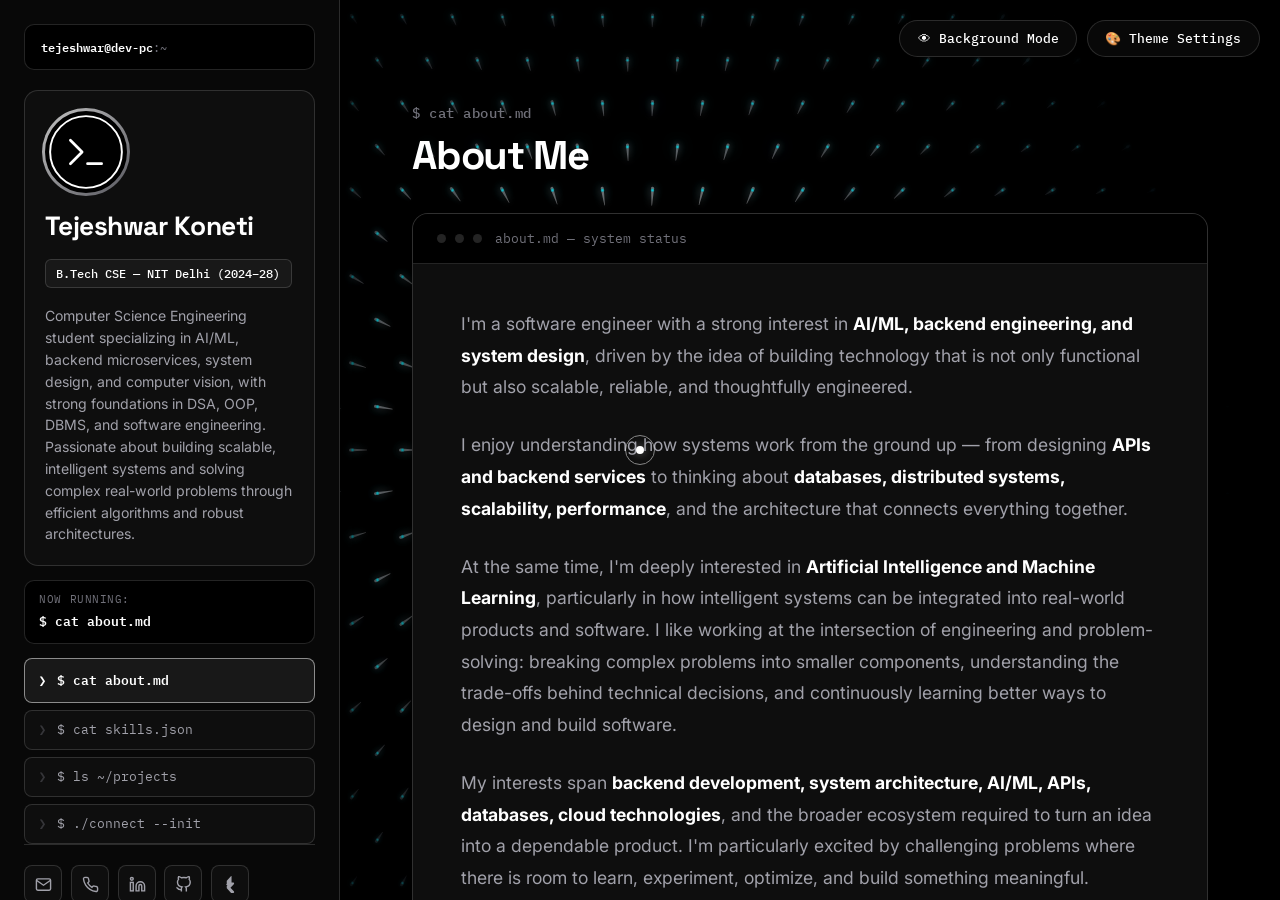
==== commit f5f59c87: "Add files via upload" ====
--- a/index.html
+++ b/index.html
@@ -2,7 +2,8 @@
 <html lang="en">
 <head>
   <meta charset="UTF-8">
-  <meta name="viewport" content="width=device-width, initial-scale=1.0">
+  <meta name="viewport" content="width=device-width, initial-scale=1.0, viewport-fit=cover, maximum-scale=1, user-scalable=no">
+  <meta name="theme-color" content="#000000">
   <title>Tejeshwar Koneti — Computer Science Portfolio</title>
   <meta name="description" content="Personal portfolio of Tejeshwar Koneti, Computer Science Engineering student at NIT Delhi (2024–2028), specializing in AI/ML, Backend Engineering, System Design, and Computer Vision.">
   <link rel="stylesheet" href="styles.css">
--- a/styles.css
+++ b/styles.css
@@ -153,13 +153,19 @@
 }
 
 body {
-  width: 100vw;
+  width: 100%;
   height: 100vh;
+  height: 100dvh;
   overflow: hidden;
   background-color: var(--bg-dark);
   color: var(--text-main);
   cursor: default;
   transition: background-color 0.3s ease;
+  -webkit-tap-highlight-color: transparent;
+}
+
+button, a, input, select, label {
+  touch-action: manipulation;
 }
 
 /* Canvas Background */
@@ -177,8 +183,8 @@
 /* Top Right Action Button */
 .quick-view-toggle {
   position: fixed;
-  top: 1.25rem;
-  right: 1.25rem;
+  top: calc(1.25rem + env(safe-area-inset-top));
+  right: calc(1.25rem + env(safe-area-inset-right));
   z-index: 200;
   display: flex;
   align-items: center;
@@ -195,6 +201,7 @@
   top: calc(100% + 0.6rem);
   right: 0;
   width: 320px;
+  max-width: calc(100vw - 2.5rem);
   background: var(--hud-bg);
   border: 1px solid var(--hud-border);
   border-radius: 14px;
@@ -528,13 +535,11 @@
   max-width: 1280px; /* Expansive Full-Width Size */
   width: 100%;
   margin: 0 auto 4rem auto;
-  
-  /* Scroll-Linked Reveal Base */
-  opacity: 0.15;
-  transform: translate3d(0, 28px, 0) scale(0.92);
+
+  /* GPU-composited scroll-linked entrance (opacity + scale driven from JS) */
+  will-change: opacity, transform;
   transform-origin: center center;
-  will-change: opacity, transform;
-  transition: opacity 0.12s linear, transform 0.12s linear;
+  transform: translateZ(0);
 
   /* Razor-sharp font rendering */
   -webkit-font-smoothing: antialiased;
@@ -694,7 +699,7 @@
 /* Skill Category Grid (Expansive 3-Column Grid) */
 .skills-category-grid {
   display: grid;
-  grid-template-columns: repeat(auto-fit, minmax(350px, 1fr));
+  grid-template-columns: repeat(auto-fit, minmax(min(350px, 100%), 1fr));
   gap: 1.5rem;
   width: 100%;
 }
@@ -826,7 +831,7 @@
 /* Contact KV Grid & Cards (Expansive Grid) */
 .contact-rows-grid {
   display: grid;
-  grid-template-columns: repeat(auto-fit, minmax(340px, 1fr));
+  grid-template-columns: repeat(auto-fit, minmax(min(340px, 100%), 1fr));
   gap: 1.25rem;
   width: 100%;
 }
@@ -1080,7 +1085,13 @@
     position: relative;
     flex-direction: column;
     height: auto;
+    min-height: 100vh;
+    min-height: 100dvh;
     overflow-y: visible;
+  }
+
+  .split-portfolio-container.hidden {
+    display: none;
   }
 
   .portfolio-left-panel {
@@ -1091,17 +1102,19 @@
     border-right: none;
     border-bottom: 1px solid var(--panel-border);
     padding: 1.25rem;
+    box-shadow: 0 15px 40px rgba(0, 0, 0, 0.6);
   }
 
   .portfolio-right-panel {
     width: 100%;
     height: auto;
     overflow-y: visible;
-    padding: 1.5rem 0.5rem;
+    padding: 2rem 0.75rem;
   }
 
   .content-section {
     min-height: auto;
+    max-width: 100%;
     padding: 2.5rem 1rem;
   }
 
@@ -1115,3 +1128,85 @@
     width: calc(100vw - 2rem);
   }
 }
+
+@media (max-width: 640px) {
+  /* Compact header: hide decorative blocks, keep identity compact */
+  .terminal-panel-header,
+  .status-indicator-box {
+    display: none;
+  }
+
+  .profile-card {
+    flex-direction: row;
+    align-items: flex-start;
+    gap: 0.9rem;
+    padding: 1rem;
+  }
+
+  .avatar-wrapper { width: 54px; height: 54px; }
+  .avatar-ring { width: 60px; height: 60px; top: -3px; left: -3px; }
+  .avatar-content { width: 54px; height: 54px; }
+
+  .profile-name { font-size: 1.2rem; }
+  .role-badge { font-size: 0.68rem; padding: 0.3rem 0.5rem; }
+  .profile-bio { display: none; }
+
+  /* CLI nav becomes a horizontal swipeable row */
+  .cli-nav-menu {
+    flex-direction: row;
+    overflow-x: auto;
+    -webkit-overflow-scrolling: touch;
+    scrollbar-width: none;
+    padding-bottom: 0.25rem;
+  }
+  .cli-nav-menu::-webkit-scrollbar { display: none; }
+  .cli-nav-item { flex-shrink: 0; padding: 0.55rem 0.75rem; }
+
+  .pinned-socials {
+    margin-top: 0.85rem;
+    flex-wrap: nowrap;
+    justify-content: center;
+  }
+
+  /* Top-right controls: icon-only pills */
+  .quick-view-toggle { gap: 0.4rem; }
+  .nav-btn { padding: 0.5rem 0.75rem; }
+  .nav-btn span:last-child { display: none; }
+
+  /* Theme panel becomes a bottom sheet */
+  .theme-dropdown {
+    position: fixed;
+    top: auto;
+    bottom: calc(1rem + env(safe-area-inset-bottom));
+    left: 1rem;
+    right: 1rem;
+    width: auto;
+    max-width: none;
+    max-height: 65vh;
+    overflow-y: auto;
+  }
+
+  /* Typography & spacing compaction */
+  .section-title { font-size: 1.75rem; margin-bottom: 1.25rem; }
+  .terminal-card-header { padding: 0.8rem 1.1rem; }
+  .term-filename { font-size: 0.74rem; }
+  .terminal-card-body { padding: 1.4rem 1.25rem; }
+  .about-card-large .terminal-card-body { padding: 1.5rem 1.25rem; }
+  .about-card-large .term-text { font-size: 1rem; line-height: 1.7; }
+  .neofetch-box { padding: 1rem 1.1rem; gap: 1rem; }
+  #ascii-donut { font-size: 0.55rem; }
+  .neofetch-key { min-width: 78px; }
+  .project-card { padding: 1.4rem 1.25rem; }
+  .project-name { font-size: 1.2rem; }
+  .kv-key { font-size: 0.68rem; }
+  .kv-val { font-size: 0.84rem; }
+  .portfolio-footer { font-size: 0.72rem; }
+}
+
+/* Neutralize sticky hover states on touch devices */
+@media (hover: none) {
+  .tilt-block:hover {
+    border-color: var(--panel-border) !important;
+    box-shadow: none;
+  }
+}
